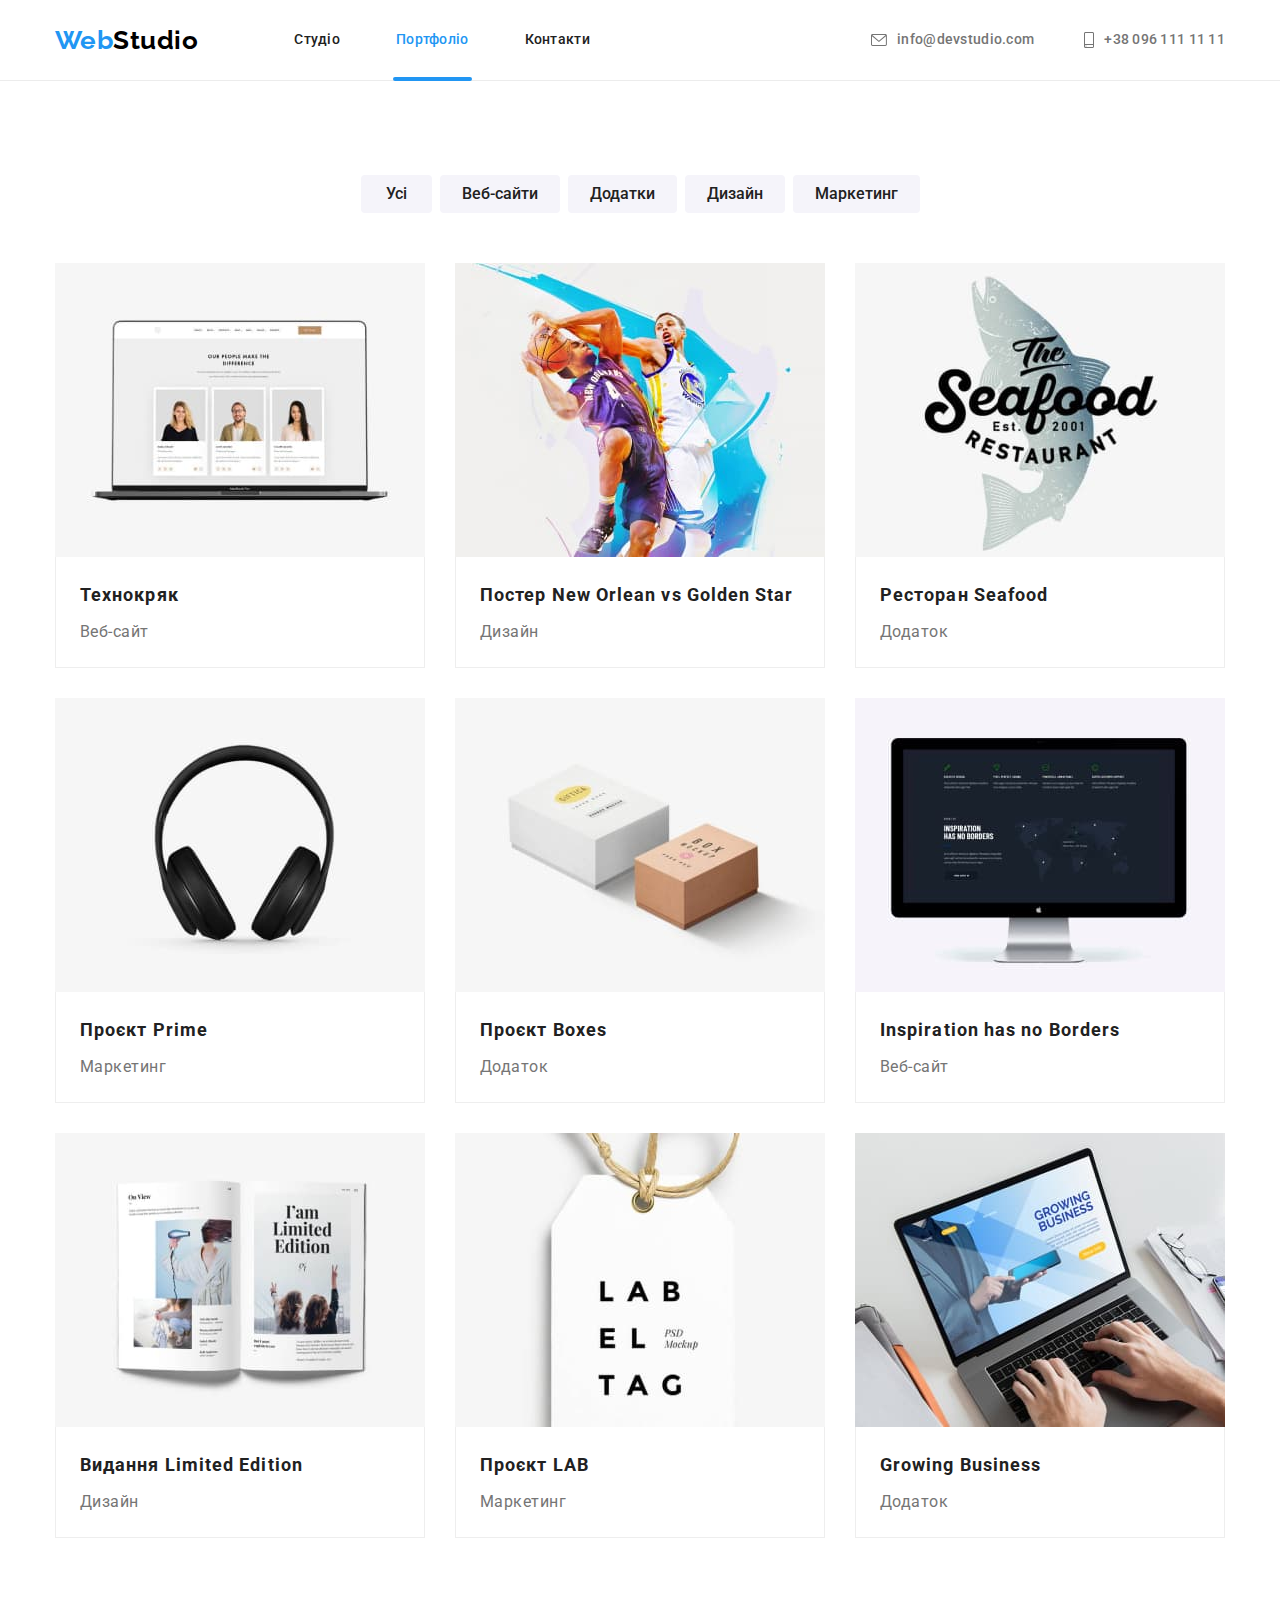
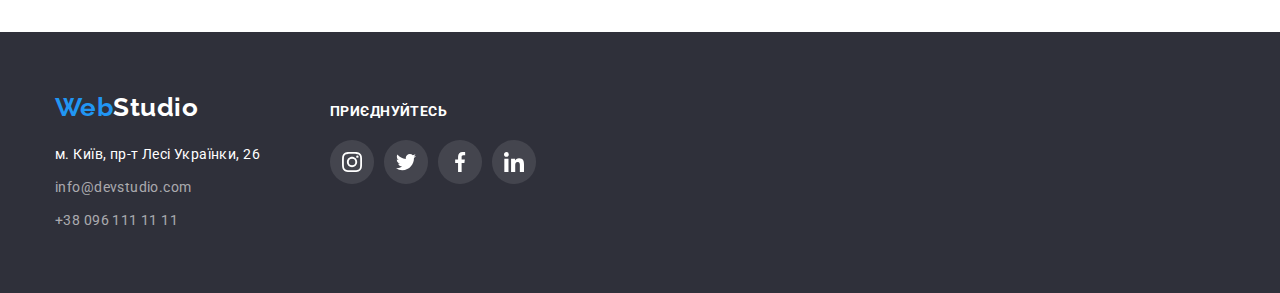
==== portfolio.html @ 94c47443 "копия домашки 5" ====
<!DOCTYPE html>
<html lang="uk">
  <head>
    <meta charset="UTF-8" />
    <meta http-equiv="X-UA-Compatible" content="IE=edge" />
    <meta name="viewport" content="width=device-width, initial-scale=1.0" />
    <title>Document</title>
    <link rel="preconnect" href="https://fonts.googleapis.com" />
    <link rel="preconnect" href="https://fonts.gstatic.com" crossorigin />
    <link
      href="https://fonts.googleapis.com/css2?family=Raleway:wght@700&family=Roboto:wght@400;500;700;900&display=swap"
      rel="stylesheet"
    />
    <link
      rel="stylesheet"
      href="https://cdnjs.cloudflare.com/ajax/libs/modern-normalize/1.1.0/modern-normalize.min.css"
    />
    <link rel="stylesheet" href="./css/styles.css" />
  </head>
  <body>
    <header class="header">
      <div class="container">
        <div>
          <a lang="en" href="./index.html" class="logo first"
            ><span class="logo">Web</span>Studio</a
          >
        </div>
        <nav>
          <ul class="site-nav list">
            <li class="item">
              <a href="./index.html" class="link">Студіо</a>
            </li>
            <li class="item">
              <a href="./portfolio.html" class="link current">Портфоліо</a>
            </li>
            <li class="item"><a href="#" class="link">Контакти</a></li>
          </ul>
        </nav>
        <ul class="contacts list">
          <li class="item">
            <div>
              <a lang="en" href="mailto:info@devstudio.com" class="link">
                <svg class="icon-mail">
                  <use href="./images/icons.svg#icon-mail"></use></svg
                >info@devstudio.com</a
              >
            </div>
          </li>
          <li class="item">
            <a href="tel:+380961111111" class="link"
              ><svg class="icon-smartphone">
                <use href="./images/icons.svg#icon-smartphone"></use></svg
              >+38 096 111 11 11</a
            >
          </li>
        </ul>
      </div>
    </header>
    <main>
      <section class="section">
        <div class="container">
          <h1 class="visually-hidden">Перелік послуг</h1>
          <ul class="buttons list">
            <li class="item">
              <button class="button-all pointer" type="button">Усі</button>
            </li>
            <li class="item">
              <button class="button pointer" type="button">Веб-сайти</button>
            </li>
            <li class="item">
              <button class="button pointer" type="button">Додатки</button>
            </li>
            <li class="item">
              <button class="button pointer" type="button">Дизайн</button>
            </li>
            <li class="item">
              <button class="button pointer" type="button">Маркетинг</button>
            </li>
          </ul>

          <ul class="service-list list">
            <li class="service-item">
              <div class="cart">
                <a class="services" href="#">
                  <div class="cart-img">
                    <img
                      class="service-photo"
                      src="./images/staff-cards.jpg"
                      alt="Картки персоналу"
                      width="370"
                    />
                    <div class="cart-overlay">
                      <p class="cart-text">
                        Ресурс пропонує комплексні пропозиції з різним рівнем
                        функціоналу та сервісів. Все це дозволить відвідувачу
                        отримати вичерпні відомості про компанію чи приватну
                        особу.
                      </p>
                    </div>
                  </div>

                  <ul class="cart-info list">
                    <li class="info">
                      <h2 class="list-title">Технокряк</h2>
                    </li>
                    <li class="info"><p class="work-types">Веб-сайт</p></li>
                  </ul>
                </a>
              </div>
            </li>
            <li class="service-item">
              <div class="cart">
                <a class="services" href="#">
                  <div class="cart-img">
                    <img
                      class="service-photo"
                      src="./images/basketball.jpg"
                      alt="Баскетбол"
                      width="370"
                    />
                    <div class="cart-overlay">
                      <p class="cart-text">
                        Ресурс пропонує комплексні пропозиції з різним рівнем
                        функціоналу та сервісів. Все це дозволить відвідувачу
                        отримати вичерпні відомості про компанію чи приватну
                        особу.
                      </p>
                    </div>
                  </div>

                  <ul class="cart-info list">
                    <li>
                      <h2 class="list-title">
                        Постер<span lang="en"></span> New Orlean vs Golden Star
                      </h2>
                    </li>
                    <li><p class="work-types">Дизайн</p></li>
                  </ul>
                </a>
              </div>
            </li>
            <li class="service-item">
              <div class="cart">
                <a class="services" href="#">
                  <div class="cart-img">
                    <img
                      class="service-photo"
                      src="./images/seafood.jpg"
                      alt="Риба"
                      width="370"
                    />
                    <div class="cart-overlay">
                      <p class="cart-text">
                        Ресурс пропонує комплексні пропозиції з різним рівнем
                        функціоналу та сервісів. Все це дозволить відвідувачу
                        отримати вичерпні відомості про компанію чи приватну
                        особу.
                      </p>
                    </div>
                  </div>

                  <ul class="cart-info list">
                    <li>
                      <h2 class="list-title">
                        Ресторан <span lang="en">Seafood</span>
                      </h2>
                    </li>
                    <li>
                      <p class="work-types">Додаток</p>
                    </li>
                  </ul>
                </a>
              </div>
            </li>
            <li class="service-item">
              <div class="cart">
                <a class="services" href="#">
                  <div class="cart-img">
                    <img
                      class="service-photo"
                      src="./images/headphones.jpg"
                      alt="Навушники"
                      width="370"
                    />
                    <div class="cart-overlay">
                      <p class="cart-text">
                        Ресурс пропонує комплексні пропозиції з різним рівнем
                        функціоналу та сервісів. Все це дозволить відвідувачу
                        отримати вичерпні відомості про компанію чи приватну
                        особу.
                      </p>
                    </div>
                  </div>

                  <ul class="cart-info list">
                    <li>
                      <h2 class="list-title">
                        Проєкт <span lang="en">Prime</span>
                      </h2>
                    </li>
                    <li>
                      <p class="work-types">Маркетинг</p>
                    </li>
                  </ul>
                </a>
              </div>
            </li>
            <li class="service-item">
              <div class="cart">
                <a class="services" href="#">
                  <div class="cart-img">
                    <img
                      class="service-photo"
                      src="./images/boxes.jpg"
                      alt="Коробки"
                      width="370"
                    />
                    <div class="cart-overlay">
                      <p class="cart-text">
                        Ресурс пропонує комплексні пропозиції з різним рівнем
                        функціоналу та сервісів. Все це дозволить відвідувачу
                        отримати вичерпні відомості про компанію чи приватну
                        особу.
                      </p>
                    </div>
                  </div>

                  <ul class="cart-info list">
                    <li>
                      <h2 class="list-title">
                        Проєкт <span lang="en">Boxes</span>
                      </h2>
                    </li>
                    <li>
                      <p class="work-types">Додаток</p>
                    </li>
                  </ul>
                </a>
              </div>
            </li>
            <li class="service-item">
              <div class="cart">
                <a class="services" href="#">
                  <div class="cart-img">
                    <img
                      class="service-photo"
                      src="./images/monitor.jpg"
                      alt="Монитор"
                      width="370"
                    />
                    <div class="cart-overlay">
                      <p class="cart-text">
                        Ресурс пропонує комплексні пропозиції з різним рівнем
                        функціоналу та сервісів. Все це дозволить відвідувачу
                        отримати вичерпні відомості про компанію чи приватну
                        особу.
                      </p>
                    </div>
                  </div>

                  <ul class="cart-info list">
                    <li>
                      <h2 class="list-title" lang="en">
                        Inspiration has no Borders
                      </h2>
                    </li>
                    <li>
                      <p class="work-types">Веб-сайт</p>
                    </li>
                  </ul>
                </a>
              </div>
            </li>
            <li class="service-item">
              <div class="cart">
                <a class="services" href="#">
                  <div class="cart-img">
                    <img
                      class="service-photo"
                      src="./images/magazine.jpg"
                      alt="Журнал"
                      width="370"
                    />
                    <div class="cart-overlay">
                      <p class="cart-text">
                        Ресурс пропонує комплексні пропозиції з різним рівнем
                        функціоналу та сервісів. Все це дозволить відвідувачу
                        отримати вичерпні відомості про компанію чи приватну
                        особу.
                      </p>
                    </div>
                  </div>

                  <ul class="cart-info list">
                    <li>
                      <h2 class="list-title">
                        Видання
                        <span lang="en">Limited Edition</span>
                      </h2>
                    </li>
                    <li>
                      <p class="work-types">Дизайн</p>
                    </li>
                  </ul>
                </a>
              </div>
            </li>
            <li class="service-item">
              <div class="cart">
                <a class="services" href="#">
                  <div class="cart-img">
                    <img
                      class="service-photo"
                      src="./images/label.jpg"
                      alt="Бирка"
                      width="370"
                    />
                    <div class="cart-overlay">
                      <p class="cart-text">
                        Ресурс пропонує комплексні пропозиції з різним рівнем
                        функціоналу та сервісів. Все це дозволить відвідувачу
                        отримати вичерпні відомості про компанію чи приватну
                        особу.
                      </p>
                    </div>
                  </div>

                  <ul class="cart-info list">
                    <li>
                      <h2 class="list-title">
                        Проєкт <span lang="en">LAB</span>
                      </h2>
                    </li>
                    <li>
                      <p class="work-types">Маркетинг</p>
                    </li>
                  </ul>
                </a>
              </div>
            </li>
            <li class="service-item">
              <div class="cart">
                <a class="services" href="#">
                  <div class="cart-img">
                    <img
                      class="service-photo"
                      src="./images/notebook.jpg"
                      alt="Ноутбук"
                      width="370"
                    />
                    <div class="cart-overlay">
                      <p class="cart-text">
                        Ресурс пропонує комплексні пропозиції з різним рівнем
                        функціоналу та сервісів. Все це дозволить відвідувачу
                        отримати вичерпні відомості про компанію чи приватну
                        особу.
                      </p>
                    </div>
                  </div>

                  <ul class="cart-info list">
                    <li class="info">
                      <h2 class="list-title" lang="en">Growing Business</h2>
                    </li>
                    <li class="info">
                      <p class="work-types">Додаток</p>
                    </li>
                  </ul>
                </a>
              </div>
            </li>
          </ul>
        </div>
      </section>
    </main>

    <footer class="footer">
      <div class="container">
        <ul class="foot list">
          <li>
            <div>
              <a lang="en" href="./index.html" class="logo second"
                ><span class="logo">Web</span>Studio</a
              >
            </div>

            <address>
              <ul class="basement list">
                <li class="item">
                  <a
                    class="map link"
                    href="https://goo.gl/maps/CPtrU1FHBa2aNyZL9"
                    target="_blank"
                    rel="noopener noreferrer nofollow"
                    >м. Київ, пр-т Лесі Українки, 26</a
                  >
                </li>
                <li class="item">
                  <a
                    class="contacts-basement link"
                    lang="en"
                    href="mailto:info@devstudio.com"
                    >info@devstudio.com</a
                  >
                </li>
                <li>
                  <a class="contacts-basement link" href="tel:+380961111111"
                    >+38 096 111 11 11</a
                  >
                </li>
              </ul>
            </address>
          </li>
          <li>
            <div class="footer-social">
              <h3 class="title-social">Приєднуйтесь</h3>
              <ul class="social list">
                <li>
                  <a class="foot social-link" href="">
                    <svg class="icons-social">
                      <use href="./images/icons.svg#icon-instagram"></use>
                    </svg>
                  </a>
                </li>
                <li>
                  <a class="foot social-link" href="">
                    <svg class="icons-social">
                      <use href="./images/icons.svg#icon-twitter"></use>
                    </svg>
                  </a>
                </li>
                <li>
                  <a class="foot social-link" href="">
                    <svg class="icons-social">
                      <use href="./images/icons.svg#icon-facebook"></use>
                    </svg>
                  </a>
                </li>
                <li>
                  <a class="foot social-link" href="">
                    <svg class="icons-social">
                      <use href="./images/icons.svg#icon-linkedin"></use>
                    </svg>
                  </a>
                </li>
              </ul>
            </div>
          </li>
        </ul>
      </div>
    </footer>
  </body>
</html>
---- css/styles.css ----
:root{
   --primary-text-color:#212121;
   --secondary-text-color:#757575;
   --accent-color:#2196F3;
   --primary-white-color:#ffffff;
   --primary-button-color: #F5F4FA;
--footer-background-color:#2F303A;
--contacts-basement-color: rgba(255, 255, 255, 0.6);
--border-cart-color:#eeeeee;
--icons-color:#AFB1B8;
}

body{
color: var(--primary-text-color);
  background-color:var(--primary-white-color);
  font-family: roboto,sans-serif;
 letter-spacing: 0.03em;
 }
 h1,
 h2,
 h3,
 p,
 ul{
   margin: 0;
   padding: 0;
 }
 .list {
    list-style: none;
 }
.section
{padding : 94px 0;
  
}

   

.container{
   width: 1200px;
   padding: 0 15px;
   margin: 0 auto;
 
  
}
.header{
   border-bottom: 1px solid #ECECEC;
}
.header .container{
    display: flex; 
   align-items: center;

}

  .logo {
    color: var(--accent-color);
   font-family: Raleway,sans-serif;
      font-weight: 700;
      font-size: 26px;
      line-height: 1.19;
      text-decoration: none; 
       }

 .logo.first {
    color: #000000;
    font-family: Raleway,sans-serif;
      font-weight: 700;
      font-size: 26px;
      line-height: 1.19;
      text-decoration: none; 
       display: block;
      margin-right: 93px;    
   
   }

 
 .visually-hidden {
    position: absolute;
    white-space: nowrap;
    width: 1px;
    height: 1px;
    overflow: hidden;
    border: 0;
    padding: 0;
    clip: rect(0 0 0 0);
    clip-path: inset(50%);
    margin: -1px;
 }

/* site-nav */
.site-nav.list{
   display: flex;
}
.site-nav .item+ .item{
   margin-left: 50px;
}
.site-nav .item:last-child{
   margin-right: auto;
}
 .site-nav .link {
   display: block;
   padding:32px 3px;
   color: var(--primary-text-color);
   font-weight: 500;
   font-size: 14px;
   line-height: 1.14;
   letter-spacing: 0.02em;
   text-decoration: none;
   transition-property: color;
   transition-duration: 250ms;
   transition-timing-function: cubic-bezier(0.4, 0, 0.2, 1);
   }
    .site-nav .item{
      position: relative;
         }
 .site-nav .link.current {
  color: var(--accent-color);
     }
.link.current::after{
   position: absolute;
   content: "";
      width: 100%;
      height: 4px;
      left: 0;
      bottom: -1px;
      background:var(--accent-color);
      border-radius: 2px;
}

 .site-nav .link:hover,
 .site-nav .link:focus {
    color: var(--accent-color);
 }

 /* contacts */
 .contacts.list{
   display: flex;
   margin-left: auto;
 }
 .contacts .item + .item{
     margin-left:50px;
      }
 .contacts .link {
color: var(--secondary-text-color);
font-weight: 500;
   font-size: 14px;
   line-height: 1.14;
   letter-spacing: 0.02em;
   text-decoration: none;
   display: flex;
   align-items: center;
   transition-property: color;
   transition-duration: 250ms;
   transition-timing-function: cubic-bezier(0.4, 0, 0.2, 1);
 }
 .contacts .link:hover,
 .contacts .link:focus {
color: var(--accent-color); 
}
 .contacts-basement.link:hover,
 .contacts-basement.link:focus {
color: var(--accent-color); 
}
.contacts .link:hover .icon-mail{
  fill: var(--accent-color); 
}
.contacts .link:focus .icon-mail{
  fill: var(--accent-color); 
}
.contacts .link:hover .icon-smartphone{
  fill: var(--accent-color); 
}
.contacts .link:focus .icon-smartphone{
  fill: var(--accent-color); 
}
 .icon-mail{
width: 16px;
 height: 12px;
 padding: 0;
 margin-right:10px;
 fill: var(--secondary-text-color); 
 
}
 .icon-smartphone{
  width: 10px;
 height: 16px;
 margin-right: 10px;
 fill: var(--secondary-text-color); 
}
 .icon-cont{
   transition-property: fill;
   transition-duration: 250ms;
   transition-timing-function: cubic-bezier(0.4, 0, 0.2, 1);
 }

 /* footer */
 .footer{
   background-color:var(--footer-background-color);
   padding: 60px 0;
 }
 .logo.second {
   color: var(--primary-white-color);
   display: block;
   margin-bottom: 20px;


 }

 .basement {
    font-style: normal;
    font-size: 14px;
    line-height: 1.71;
    letter-spacing: 0.03em;
    display: block;
    
 }

 .map {
    color: var(--primary-white-color);
   text-decoration: none;
    }

 .contacts-basement {
    color: var(--contacts-basement-color);
   text-decoration: none;
   transition-property: color;
      transition-duration: 250ms;
      transition-timing-function: cubic-bezier(0.4, 0, 0.2, 1);
      }
.basement .item:not(:last-child){
   margin-bottom: 9px;
}
.basement .item:last-child{
   margin-bottom: 0px;
}


 /* Hero index*/
 .hero{
   padding: 200px 0;
   text-align: center;
background-color: var(--footer-background-color);

}
 .overlay{ 
   height: 600px;
     width: 1600px;
      margin: 0 auto;
   background-image: linear-gradient(to right, rgb(47,48,58,0.4),rgb(47,48,58,0.4)), url(../images/hero.jpg);
      background-repeat: no-repeat;
      background-position: center;
      background-size: contain;
     
 }
.hero-title{
   max-width: 696px;
   color: var(--primary-white-color);
      font-weight: 900;
      font-size: 44px;
      line-height: 1.36;        
      text-align: center;
      letter-spacing: 0.06em;
      text-transform: uppercase;
      margin:0 auto 30px;
     }
.button-hero {
   color: var(--primary-white-color);
   background-color: var(--accent-color);
   font-family: inherit;
   font-weight: 700;
   font-size: 16px;
   line-height: 1.88;
   letter-spacing: 0.06em;
   box-shadow: 0px 4px 4px rgba(0, 0, 0, 0.15);
   border-radius: 4px;
   padding: 10px 32px;
   border:0;
  }

/* sections index*/
.section-title{
   color: var(--primary-text-color);
   font-weight: 700;
   font-size: 36px;
   line-height: 1.17;
   text-align: center;
   margin-bottom: 50px;
}

/* benefits */
.benefits-list .title{
   color: var(--primary-text-color);
   font-weight: 700;
   font-size: 14px;
   line-height: 1.14;
   margin-bottom: 10px;
   text-transform: uppercase;
}

.benefits-list .description{
   color: var(--secondary-text-color);
   
      font-size: 14px;
      line-height: 1.71;
}
.benefits-list .icon{
   width: 270px;
   height: 120px;
   background-color: var(--primary-button-color);
   border-radius:4px;
   margin-bottom: 30px;
  display: flex;
  justify-content: center;
  align-items: center;
}
.svg{
     width: 70px;
   height: 70px;
 }
.benefits-list {
   display: flex;
}
.benefits-list .item{
   width: 270px;
}
.benefits-list .item:not(:last-child){
   margin-right: 30px;
}


/* what we do */
.we-do{
   display: flex;
}
.we-do.section{
   padding-top: 0;
}
img {
   display: block;
   max-width: 100%;
   height: auto;
}
.img{
   position: relative;
   display: flex;
}
.text-bord{
   position: absolute;
   display: flex;
   justify-content: center;
   align-items: center;
  
   width: 100%;
   height: 70px;
   background-color: rgba(47, 48, 58, 0.8);
   bottom: 0;

   font-family: 'Roboto';
   font-weight: 700;
   font-size: 14px;
   line-height: 1.14;
   text-align: center;
   letter-spacing: 0.03em;
   text-transform: uppercase;
   color:var(--primary-white-color); 
}

.we-do .img:not(:last-child){
 margin-right: 30px;
}

/* staff */

.staff{
   background-color: var(--primary-button-color);
   
}

.staff-list .name{
   color: var(--primary-text-color);
   font-weight: 500;
   font-size: 16px;
   line-height: 1.19;
   margin-bottom: 10px;   
}
.staff-list .profession{
   color: var(--secondary-text-color);
   font-size: 16px;
      line-height: 1.19;
      margin-bottom: 16px;
}

.staff-list{
   display: flex;
  
}
.staff-list .item:not(:last-child){
   margin-right: 30px;
}
.staff-list .item{
   box-shadow: 0px 1px 3px rgba(0, 0, 0, 0.12), 0px 1px 1px rgba(0, 0, 0, 0.14), 0px 2px 1px rgba(0, 0, 0, 0.2);
   border-radius: 0px 0px 4px 4px;
   background-color: #fff;
}
.staff-list .info{
   padding: 30px 0 ;
   text-align: center;
}
.social{
display: flex;
align-items: center;
justify-content: center;
gap: 10px;
background-position: center;
  
}
.social-link{
border-radius: 50%;
width: 44px;
height: 44px;  
display: flex;
align-items: center;
justify-content: center;
color: var(--icons-color);
transition-property:background-color;
transition-duration: 250ms;
transition-timing-function: cubic-bezier(0.4, 0, 0.2, 1);
}
.foot.social-link{
background-image: linear-gradient(to right, rgb(255, 255, 255, 0.1),rgb(255, 255, 255, 0.1));
color: var(--primary-white-color);
display: flex;
align-items: center;
justify-content: center;
transition-property: background-color;
transition-duration: 250ms;
transition-timing-function: cubic-bezier(0.4, 0, 0.2, 1);
}
.social-link:hover,
.social-link:focus{
   background-color: var(--accent-color);
 
}
.social-link:focus .icons-social{
    fill: var(--primary-white-color);}

.social-link:hover .icons-social{
    fill: var(--primary-white-color);
}
.icons-social{
      fill: currentColor;
      width:20px;
    height: 20px;
   transition-property: fill;
      transition-duration: 250ms;
      transition-timing-function: cubic-bezier(0.4, 0, 0.2, 1);
   }
.foot.icons-social{
      fill: currentColor;
   transition-property: background-color;
      transition-duration: 250ms;
      transition-timing-function: cubic-bezier(0.4, 0, 0.2, 1);
   }
.title-social{
font-family: 'Roboto';
   font-style: normal;
   font-weight: 700;
   font-size: 14px;
   line-height: 1.14;;
   letter-spacing: 0.03em;
   text-transform: uppercase;
   color: #FFFFFF;
   margin-bottom: 20px;
}

.foot{
   display: flex;
   align-items: baseline;
}
.footer-social{
   margin-left: 70px;
}
   /* Постійні клієнти */
   .clients-list{
      display: flex;
      align-items: center;
      justify-content: center;
      gap: 30px;
       }
.client-link{
   width: 170px;
   height: 92px;
   border: 1px solid var(--icons-color);
   border-radius: 4px;
   display: flex;
   align-items: center;
   justify-content: center;
   color: var(--icons-color);
   transition-property: border-color;
   transition-duration: 250ms;
   transition-timing-function: cubic-bezier(0.4, 0, 0.2, 1);
   }


.client-icon{
   fill: currentColor;
   width: 106px;
   height: 60px;
   transition-property: color;
   transition-duration: 250ms;
   transition-timing-function: cubic-bezier(0.4, 0, 0.2, 1);
  }
.client-link:hover,
.client-link:focus
{
   border-color: var(--accent-color);
}
.client-link:hover .client-icon{
   color: var(--accent-color);
}
.client-link:focus .client-icon{
   color: var(--accent-color);
}

/* portfolio */



/* button */
.pointer{
 cursor: pointer;
 }
.button{
color: var(--primary-text-color);
background-color: var(--primary-button-color);
font-weight: 500;
font-size: 16px;
line-height: 1.63;
font-family: inherit;
text-align: center;
  border-radius: 4px;
padding: 6px 22px;
border: 0;
transition: background-color 250ms cubic-bezier(0.4, 0, 0.2, 1),color 250ms cubic-bezier(0.4, 0, 0.2, 1),box-shadow 250ms cubic-bezier(0.4, 0, 0.2, 1) ;
}
.button-all{
padding: 6px 25px;
color: var(--primary-text-color);
background-color: var(--primary-button-color);
font-weight: 500;
font-size: 16px;
line-height: 1.63;
font-family: inherit;
text-align: center;
border-radius: 4px;
border: 0;
transition: background-color 250ms cubic-bezier(0.4, 0, 0.2, 1), color 250ms cubic-bezier(0.4, 0, 0.2, 1), box-shadow 250ms cubic-bezier(0.4, 0, 0.2, 1);
}
.button-all:hover,
.button-all:focus,
.button:hover,
.button:focus{
   color: var(--primary-white-color);
    background-color:var(--accent-color);
   box-shadow: 0px 3px 1px rgba(0, 0, 0, 0.1), 0px 1px 2px rgba(0, 0, 0, 0.08), 0px 2px 2px rgba(0, 0, 0, 0.12);
}
.buttons{
display: flex;
justify-content: center;
margin-bottom: 50px;
}

.buttons .item:not(:last-child){
margin-right: 8px;
}


.list-title {
   font-weight: 700;
   font-size: 18px;
   line-height: 2;
 color: var(--primary-text-color);
   letter-spacing: 0.06em;
  }
.work-types{
   color: var(--secondary-text-color);
   font-size: 16px;
      line-height: 1.88;  
}
.services{
    text-decoration: none;
   }
.cart-img{
position: relative;
overflow: hidden;
}

.cart-overlay{
   position: absolute;
   top: 0;
   left: 0;
   padding: 63px 24px;
   background-color :rgba(33, 150, 243, 0.9);
   width: 100%;
   height: 100%;
   transform: translateY(100%);
   transition: transform 250ms cubic-bezier(0.4, 0, 0.2, 1);}
   

.cart-text{
   font-family: 'Roboto';
   font-weight: 400;
   font-size: 18px;
   line-height:1.56;
   letter-spacing: 0.03em;
   color:var(--primary-white-color);}
  

   .services:hover .cart-overlay{
   transform: translateY(0);
}
   .services:focus .cart-overlay{
   transform: translateY(0);
}
.cart:hover{
   box-shadow: 0px 1px 1px rgba(0, 0, 0, 0.12), 0px 4px 4px rgba(0, 0, 0, 0.06), 1px 4px 6px rgba(0, 0, 0, 0.16);
}
.cart:focus{
   box-shadow: 0px 1px 1px rgba(0, 0, 0, 0.12), 0px 4px 4px rgba(0, 0, 0, 0.06), 1px 4px 6px rgba(0, 0, 0, 0.16);
}
.services .list-title{
   margin-bottom:4px;
}
.cart{
   width: 370px;
      transition: box-shadow 250ms cubic-bezier(0.4, 0, 0.2, 1);
      }
    

.service-list{
   display: flex;
   flex-wrap: wrap;
 }
.service-item {
   margin-right: 30px;
 }

.service-item:nth-child(3n){
   margin-right: 0;
}
.service-item:not(:nth-last-child(-n + 3)) {
   margin-bottom: 30px;
}
.cart-info{
   padding: 20px 24px;
   border: 1px solid var(--border-cart-color);
  border-top: 0;
}
/* модалка */

.backdrop{
   position:fixed;
   top: 0;
   left: 0;
   width: 100%;
   height: 100%;
   background-color: rgba(0, 0, 0, 0.2);
   opacity: 1;
   transition:opacity 250ms cubic-bezier(0.4, 0, 0.2, 1);
}

.backdrop.is-hidden{
   opacity: 0;
   pointer-events: none;
}

.backdrop.is-hidden .modal{
transform: translate(-50%, -50%) scale(0.9);
}
.modal{
   position: absolute;
   min-width: 528px;
   min-height: 581px;
   border-radius: 4px;
   background-color:var(--primary-white-color);
   box-shadow: 0px 4px 4px rgba(0, 0, 0, 0.25), 0px 1px 1px rgba(0, 0, 0, 0.14), 0px 2px 1px rgba(0, 0, 0, 0.2);
   top: 50%;
   left: 50%;
   transform: translate(-50%,-50%) scale(1);
     }
.close-button{
   position: absolute;
   display: flex;
   align-items: center;
   justify-content: center;
   top: 8px;
   right: 8px;
   padding: 0;
   fill: black;
   border:1px solid rgba(0, 0, 0, 0.1);
   cursor: pointer;
   border-radius: 50%;
   width: 30px;
   height: 30px;
   background-color: #fff;
   }
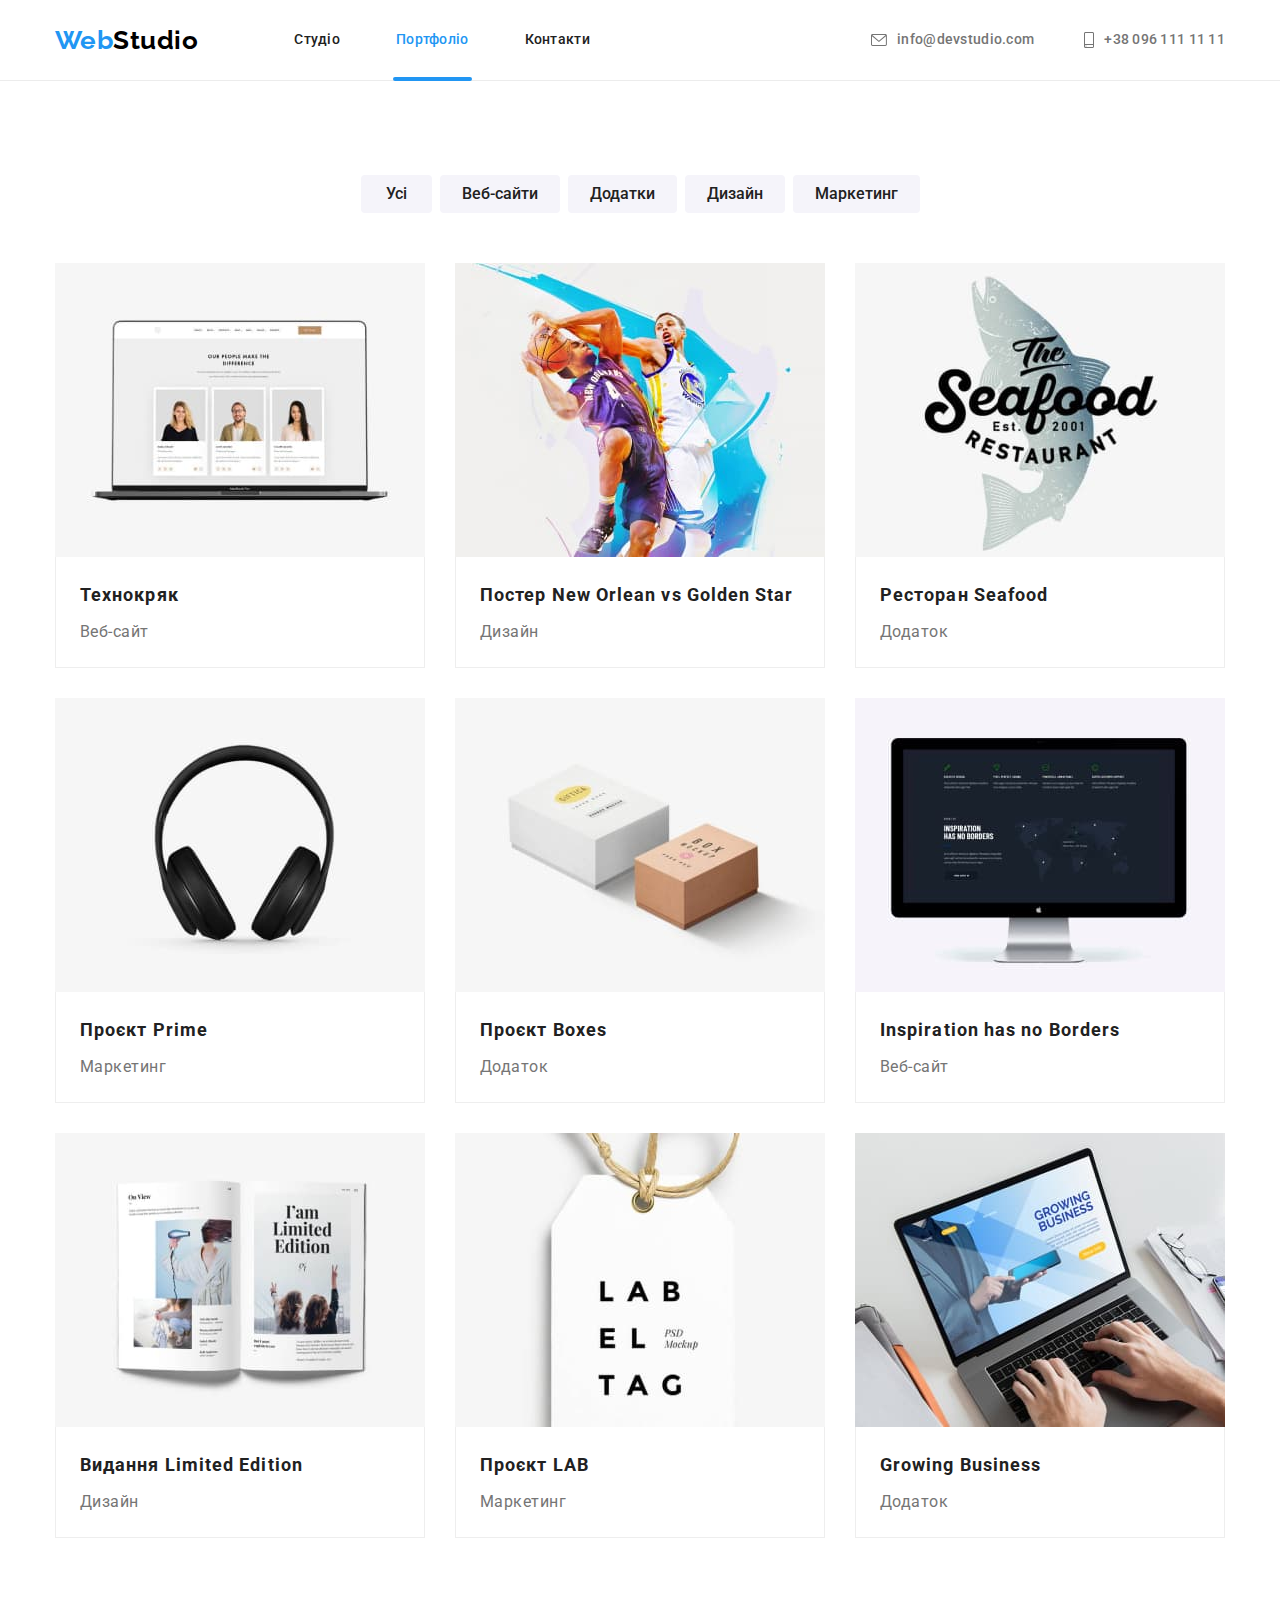
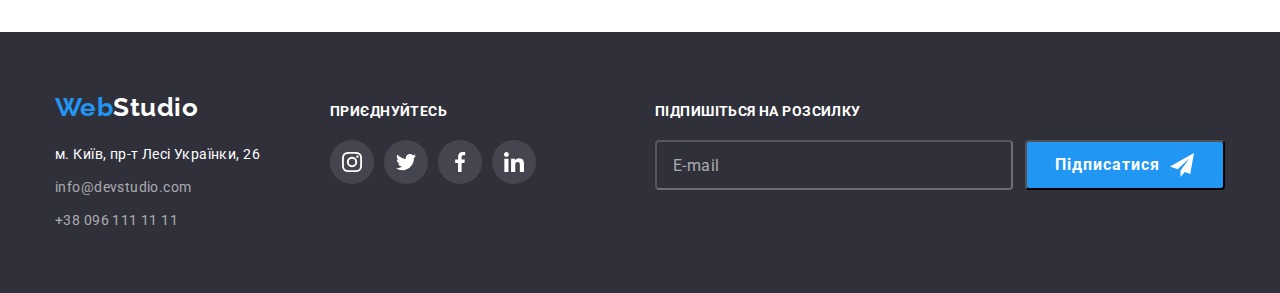
==== commit d3a068f2: "Update portfolio.html" ====
--- a/portfolio.html
+++ b/portfolio.html
@@ -446,6 +446,31 @@
               </ul>
             </div>
           </li>
+          <li class="footer-subscribe">
+            <h3 class="title-subscribe">Підпишіться на розсилку</h3>
+            <div class="foot subscribe">
+              <form
+                name="signup_form"
+                autocomplete="on"
+                novalidate
+                class="form-subscribe"
+              >
+                <label for="user_email"></label>
+                <input
+                  type="email"
+                  name="email"
+                  id="user_email"
+                  placeholder="E-mail"
+                />
+
+                <button type="submit" class="button-submit">
+                  Підписатися<svg width="24" height="24" class="send">
+                    <use href="./images/icons.svg#icon-send"></use>
+                  </svg>
+                </button>
+              </form>
+            </div>
+          </li>
         </ul>
       </div>
     </footer>
--- a/css/styles.css
+++ b/css/styles.css
@@ -478,6 +478,67 @@
 .footer-social{
    margin-left: 70px;
 }
+/* Підписатися у футері */
+.footer-subscribe{
+    display: flex;
+   flex-direction: column;
+   margin-left: auto;
+}
+.form-subscribe{
+   display: flex;
+  }
+
+  .foot.subscribe input{
+   width: 358px;
+   height: 50px;
+   padding: 15px 16px;
+   border-color: rgba(255, 255, 255, 0.3);
+   border-radius: 4px;
+   background-color: var(--footer-background-color);
+
+  }
+  .foot.subscribe input::placeholder{
+   color: rgba(255, 255, 255, 0.6);
+   font-family: 'Roboto';
+   font-size: 16px;
+   line-height: 1.25;
+    
+   display: flex;
+   align-items: center;
+   letter-spacing: 0.03em;
+  }
+.title-subscribe{
+      font-family: 'Roboto';
+      font-weight: 700;
+      font-size: 14px;
+      line-height: 1.14;
+      letter-spacing: 0.03em;
+      text-transform: uppercase;
+      color: var(--primary-white-color);
+      margin-bottom: 20px;
+}
+.button-submit{
+   width: 200px;
+   height: 50px;
+   background-color: var(--accent-color);
+   border-radius: 4px;
+   font-family: 'Roboto';
+   font-weight: 700;
+   font-size: 16px;
+   line-height: 1.88;
+   padding: 10px 28px; 
+   display: flex;
+   align-items: center;
+   text-align: center;
+   letter-spacing: 0.06em;
+   color: var(--primary-white-color);
+   margin-left: 12px;
+   cursor: pointer;
+}
+.send{
+     margin-left: 10px;
+}
+
    /* Постійні клієнти */
    .clients-list{
       display: flex;
@@ -654,6 +715,7 @@
    border: 1px solid var(--border-cart-color);
   border-top: 0;
 }
+
 /* модалка */
 
 .backdrop{
@@ -703,4 +765,4 @@
    background-color: #fff;
    }
  
-  +  
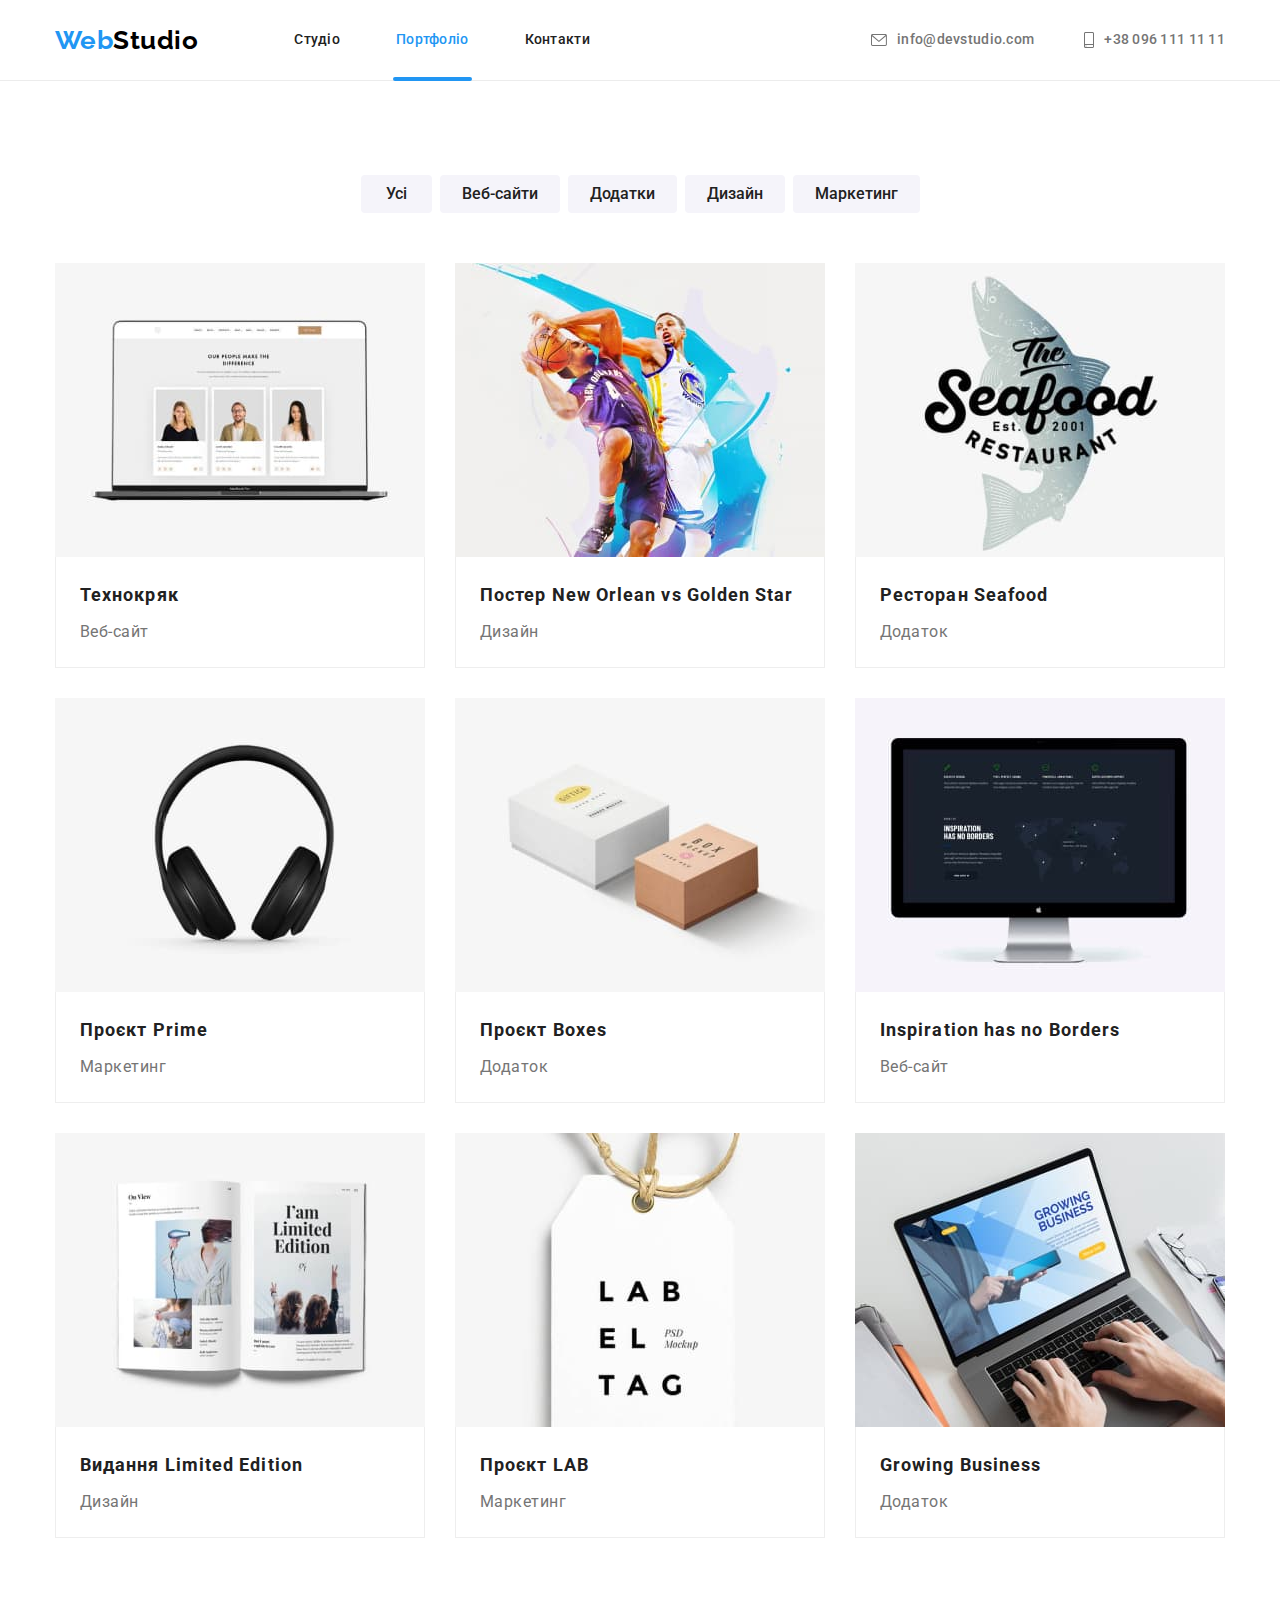
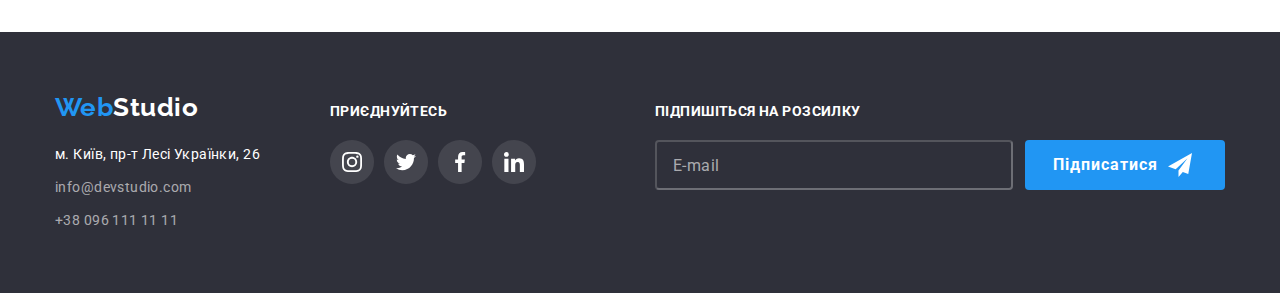
==== commit f8241d26: "добавил фокус на чекбокс" ====
--- a/portfolio.html
+++ b/portfolio.html
@@ -460,6 +460,7 @@
                   type="email"
                   name="email"
                   id="user_email"
+                  class="user_email"
                   placeholder="E-mail"
                 />
 
--- a/css/styles.css
+++ b/css/styles.css
@@ -517,11 +517,15 @@
       color: var(--primary-white-color);
       margin-bottom: 20px;
 }
+.user_email{
+   color: var(--primary-white-color);
+}
 .button-submit{
    width: 200px;
    height: 50px;
    background-color: var(--accent-color);
    border-radius: 4px;
+   border:none;
    font-family: 'Roboto';
    font-weight: 700;
    font-size: 16px;
@@ -534,6 +538,7 @@
    color: var(--primary-white-color);
    margin-left: 12px;
    cursor: pointer;
+  
 }
 .send{
      margin-left: 10px;
@@ -746,23 +751,192 @@
    box-shadow: 0px 4px 4px rgba(0, 0, 0, 0.25), 0px 1px 1px rgba(0, 0, 0, 0.14), 0px 2px 1px rgba(0, 0, 0, 0.2);
    top: 50%;
    left: 50%;
+   padding: 40px;
    transform: translate(-50%,-50%) scale(1);
      }
 .close-button{
    position: absolute;
-   display: flex;
-   align-items: center;
-   justify-content: center;
    top: 8px;
    right: 8px;
    padding: 0;
+   display: flex;
+   align-items: center;
+   justify-content: center;
    fill: black;
    border:1px solid rgba(0, 0, 0, 0.1);
    cursor: pointer;
    border-radius: 50%;
    width: 30px;
    height: 30px;
-   background-color: #fff;
-   }
- 
+   background-color: var(--primary-white-color);
+   transition: fill 250ms cubic-bezier(0.4, 0, 0.2, 1);
+   }
+   .close-button:focus,
+   .close-button:hover{
+         fill: var(--accent-color);
+      }
+   .form-modal{
+      display: flex;
+      flex-direction: column;
+         }
+   .modal-title{
+      font-family: 'Roboto';
+      font-weight: 700;
+      font-size: 20px;
+      line-height:1.15;
+      text-align: center;
+      letter-spacing: 0.03em;
+      color: var(--primary-text-color);
+      margin-bottom: 12px;
+         }
+
+         .form-decor{
+            position: relative;
+            margin-bottom: 10px;
+                     }
+
+   .label-modal{
+      display: block;
+      margin-bottom: 4px;
+      font-family: 'Roboto';
+      font-size: 12px;
+      line-height:1.17;
+      letter-spacing: 0.01em;
+      color:var(--secondary-text-color);
+        }
+
+   .input-modal{
+      font-family: 'Roboto';
+      font-size: 12px;
+      line-height: 1.17;
+      letter-spacing: 0.01em;
+
+      width: 100%;
+      padding: 11px 42px;
+      outline: none;
+      border-radius: 4px;
+      border: 1px solid rgba(33, 33, 33, 0.2);
+      transition: border-color 250ms cubic-bezier(0.4, 0, 0.2, 1);
+   }
+   .input-modal:hover,
+   .input-modal:focus{
+   border-color: var(--accent-color);
+   }
+
+   .icon-form{
+      fill: currentColor;
+      position: absolute;
+      display: inline-block;
+      pointer-events: none;
+      left: 12px;
+      top: 50%;
+      transform: translateY(-50%);
+   }
+    
+      .form-decor:focus-within .icon-form{
+         fill: var(--accent-color);
+      }
+   .comments-area{
+      width:100%;
+      height: 120px;
+      resize: none;
+      padding: 12px 16px;
+      margin-top: 4px;
+      margin-bottom: 20px;
+      border-radius: 4px;
+      outline: none;
+      border: 1px solid rgba(33, 33, 33, 0.2);
+      transition: border-color 250ms cubic-bezier(0.4, 0, 0.2, 1);
+   }
+      .comments-area::placeholder{
+         font-family: 'Roboto';
+            font-size: 12px;
+            line-height: 1.17;
+            letter-spacing: 0.01em;
+            color: rgba(117, 117, 117, 0.5);
+      }
+      .comments-area:hover,
+   .comments-area:focus
+   {
+        border-color: var(--accent-color); 
+      }
+
+   .agreement{
+      font-family: 'Roboto';
+      font-size: 14px;
+      line-height:1.71;
+      letter-spacing: 0.03em;
+      color:var(--secondary-text-color);
+      margin-bottom: 30px;
+      display: flex;
+      align-items: center;
+      padding-left: 8px;
+   }
+   .terms{
+      margin-left: 8px;
+   }
+
+   .checkbox-agreem{
+      -webkit-appearance: none;
+      -moz-appearance: none;
+      appearance: none;
+      position: absolute;
+   }
+   .icon-check{
+     
+      width: 16px;
+      height: 15px;
+      display: inline-block;
+      border: 2px solid var(--primary-text-color);
+      border-radius: 2px;
+     margin-right: 8px;
+   }
+      .checkbox-agreem:focus{
+         border: 2px solid var(--accent-color);
+         width: 16px;
+         height: 15px;
+
+      }
+
+          .checkbox-agreem:checked + .icon-check{
+         border-color: var(--accent-color);
+         background-color: var(--accent-color);
+         background-origin: border-box;
+         background-size: contain;
+         background-image: url("data:image/svg+xml;charset=utf8,%3Csvg width='16' height='15' viewBox='0 0 16 15' fill='none' xmlns='http://www.w3.org/2000/svg'%3E%3Cpath d='M3.95703 7.75166L3.88825 7.68604L3.81923 7.75141L2.93123 8.59258L2.85486 8.66492L2.93097 8.73753L6.42671 12.0724L6.49574 12.1382L6.56476 12.0724L14.069 4.91352L14.1449 4.84116L14.069 4.76881L13.1873 3.92764L13.1183 3.86183L13.0493 3.92761L6.49577 10.1735L3.95703 7.75166Z' fill='white' stroke='white' stroke-width='0.2'/%3E%3C/svg%3E");
+               
+      }
+
+
+      .button-modal {
+         width: 200px;
+         height: 50px;
+         background-color: var(--accent-color);
+         border-radius: 4px;
+         font-family: 'Roboto';
+         font-weight: 700;
+         font-size: 16px;
+         line-height: 1.88;
+         padding: 10px 52px;
+         display: flex;
+         align-items: center;
+         text-align: center;
+         letter-spacing: 0.06em;
+         color: var(--primary-white-color);
+         margin-left: 12px;
+         cursor: pointer;
+         margin-left: auto;
+         margin-right: auto;
+         border: none;
+         box-shadow: 0px 4px 4px rgba(0, 0, 0, 0.15);
+         border-radius: 4px;
+         transition: background-color 250ms cubic-bezier(0.4, 0, 0.2, 1),box-shadow 250ms cubic-bezier(0.4, 0, 0.2, 1);
+      }
+.button-modal:hover,
+.button-modal:focus{
+   background-color: #188CE8;
+}
+ .terms{
+   color: var(--accent-color);
+ }
   
